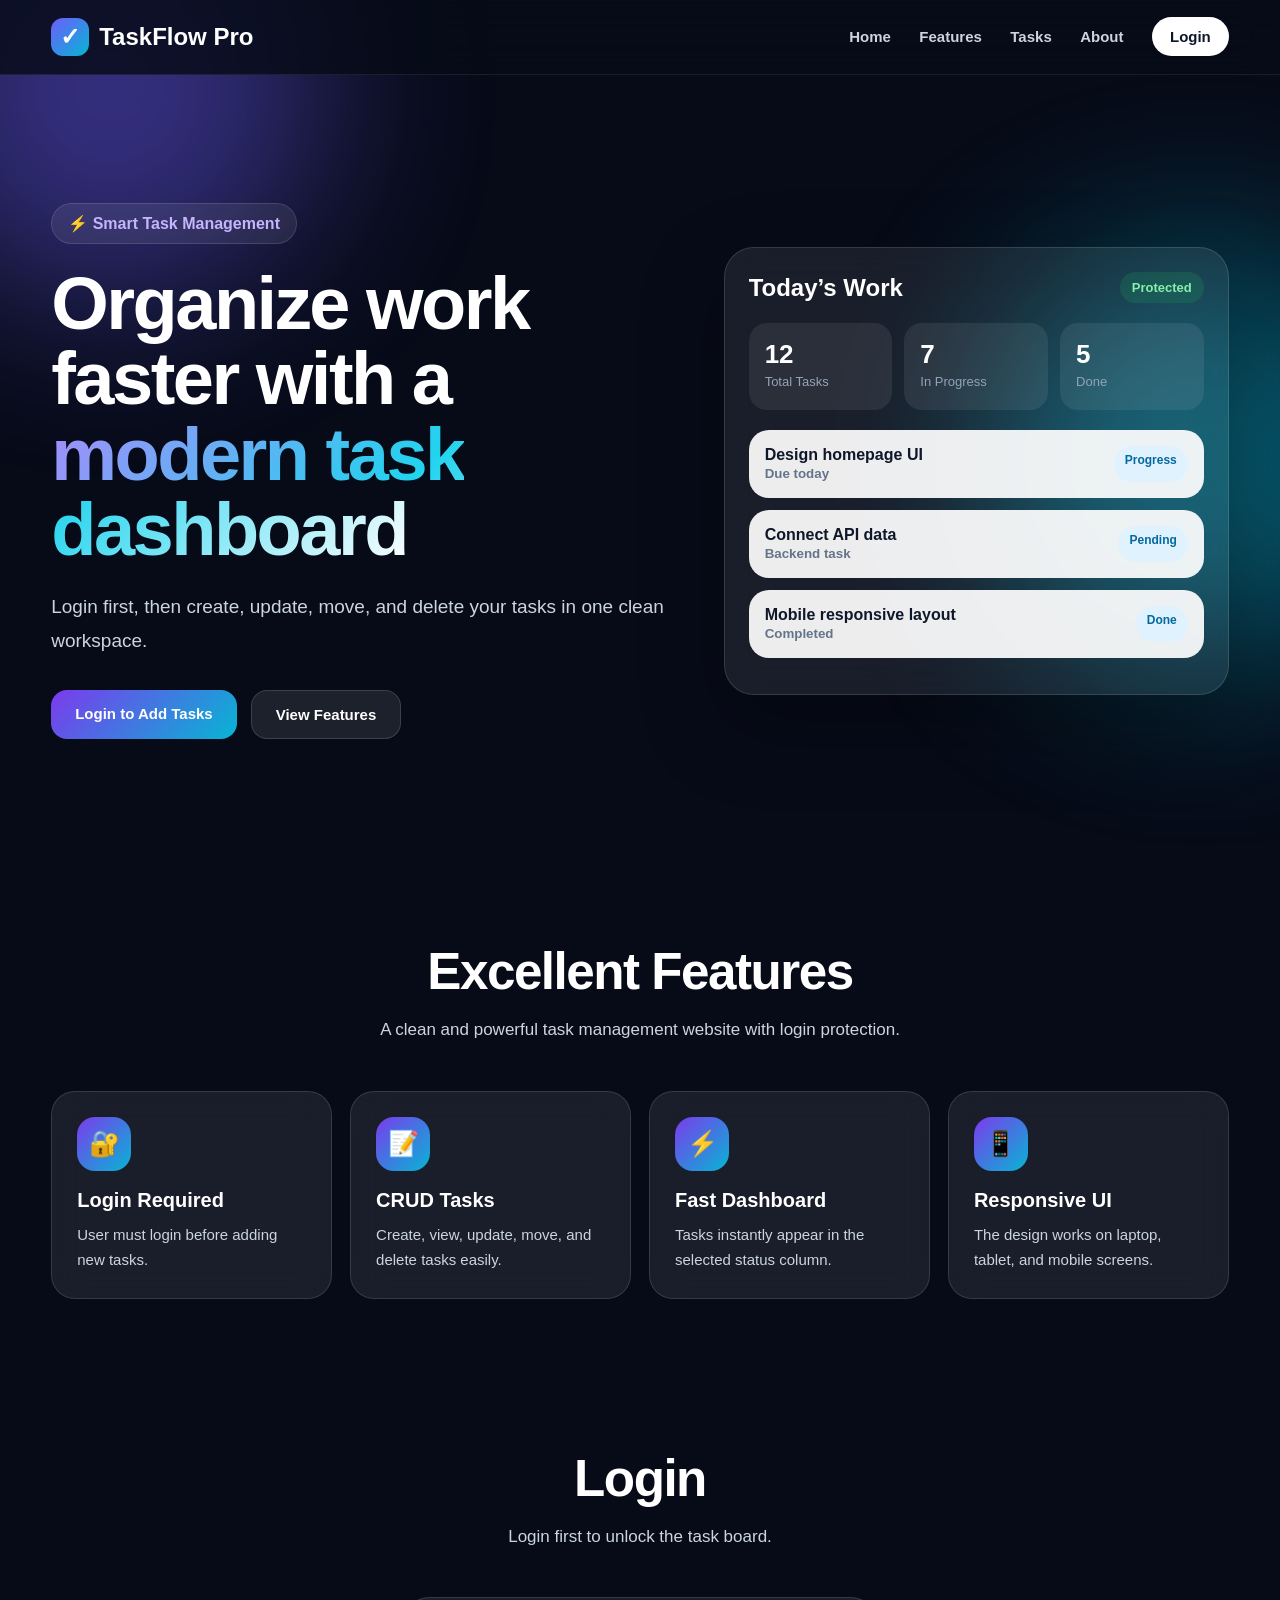
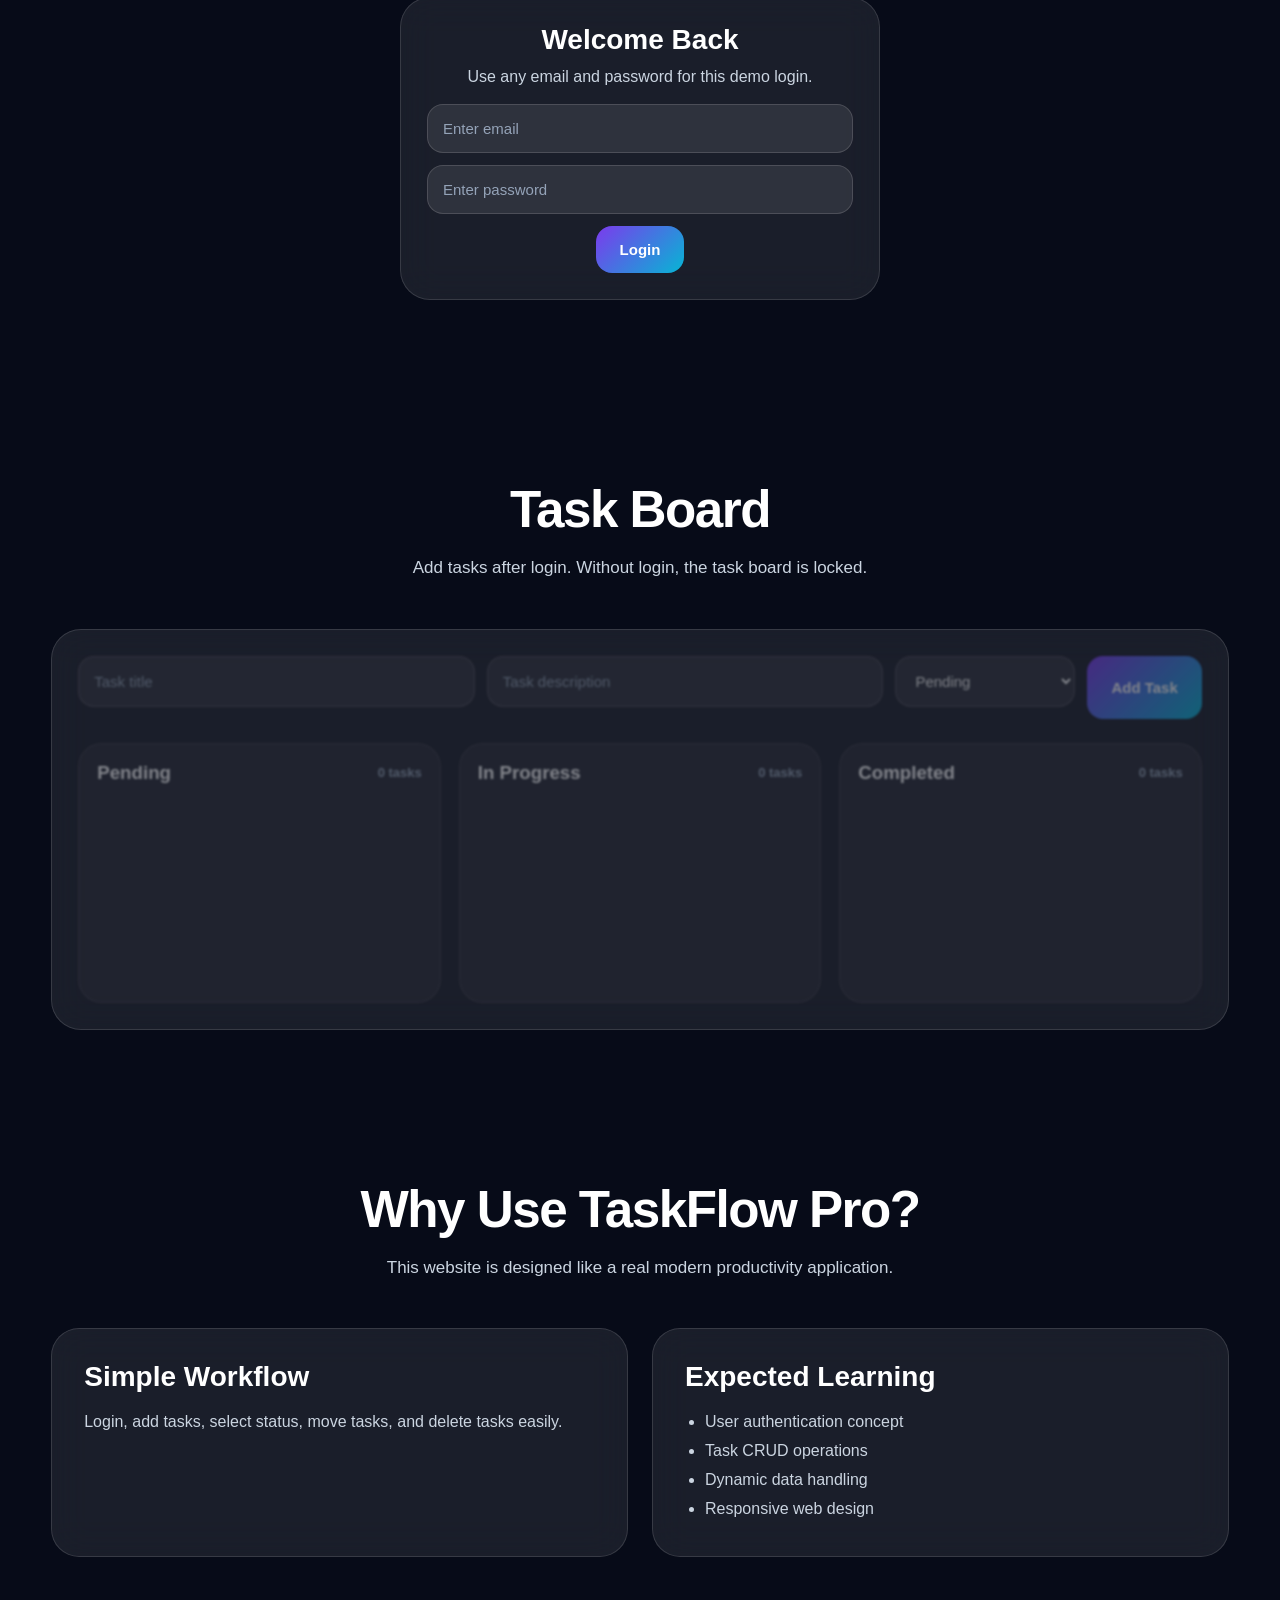
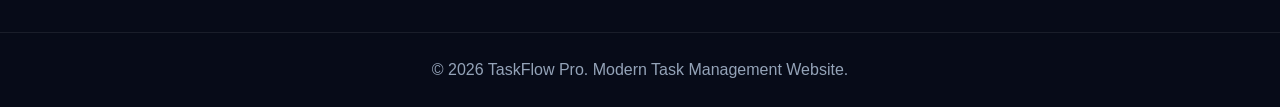
==== index.html @ 4e0eee4b "TaskFlow Pro website" ====
<!DOCTYPE html>
<html lang="en">
<head>
  <meta charset="UTF-8" />
  <meta name="viewport" content="width=device-width, initial-scale=1.0" />
  <title>TaskFlow Pro</title>
  <style>
    * { margin: 0; padding: 0; box-sizing: border-box; font-family: Inter, Arial, sans-serif; }
    html { scroll-behavior: smooth; }
    body { background: #070b18; color: #ffffff; overflow-x: hidden; }
    .bg-glow { position: fixed; width: 420px; height: 420px; border-radius: 50%; filter: blur(90px); opacity: 0.45; z-index: -1; }
    .glow-one { background: #6d5dfc; top: -120px; left: -100px; }
    .glow-two { background: #06b6d4; right: -130px; top: 250px; }
    header { position: sticky; top: 0; z-index: 100; background: rgba(7, 11, 24, 0.82); backdrop-filter: blur(18px); border-bottom: 1px solid rgba(255,255,255,0.08); }
    .navbar { width: 92%; max-width: 1200px; margin: auto; padding: 18px 0; display: flex; justify-content: space-between; align-items: center; }
    .logo { display: flex; align-items: center; gap: 10px; font-size: 24px; font-weight: 900; }
    .logo-icon { width: 38px; height: 38px; border-radius: 12px; background: linear-gradient(135deg,#6d5dfc,#06b6d4); display: grid; place-items: center; }
    nav a { color: #cbd5e1; text-decoration: none; margin-left: 24px; font-size: 15px; font-weight: 600; }
    nav a:hover { color: white; }
    .nav-btn { padding: 11px 18px; border-radius: 999px; background: white; color: #0f172a !important; }
    .hero { width: 92%; max-width: 1200px; margin: auto; min-height: 88vh; display: grid; grid-template-columns: 1.1fr 0.9fr; gap: 55px; align-items: center; padding: 70px 0; }
    .pill { display: inline-flex; padding: 10px 16px; border-radius: 999px; background: rgba(255,255,255,0.08); border: 1px solid rgba(255,255,255,0.12); color: #c4b5fd; font-weight: 700; margin-bottom: 22px; }
    .hero h1 { font-size: clamp(42px,6vw,74px); line-height: 1.02; letter-spacing: -2.5px; margin-bottom: 22px; }
    .gradient-text { background: linear-gradient(135deg,#a78bfa,#22d3ee,#fff); -webkit-background-clip: text; -webkit-text-fill-color: transparent; }
    .hero p { color: #cbd5e1; font-size: 19px; line-height: 1.8; max-width: 650px; margin-bottom: 32px; }
    .btn-primary, .btn-secondary { border: none; padding: 15px 24px; border-radius: 16px; font-weight: 800; font-size: 15px; cursor: pointer; text-decoration: none; display: inline-block; }
    .btn-primary { background: linear-gradient(135deg,#7c3aed,#06b6d4); color: white; }
    .btn-secondary { background: rgba(255,255,255,0.09); color: white; border: 1px solid rgba(255,255,255,0.14); }
    .hero-buttons { display: flex; gap: 14px; flex-wrap: wrap; }
    .hero-panel, .app-box, .login-box, .feature, .about-card { background: rgba(255,255,255,0.08); border: 1px solid rgba(255,255,255,0.13); backdrop-filter: blur(18px); }
    .hero-panel { border-radius: 30px; padding: 24px; box-shadow: 0 30px 80px rgba(0,0,0,0.35); }
    .panel-top { display: flex; justify-content: space-between; align-items: center; margin-bottom: 20px; }
    .status { padding: 8px 12px; border-radius: 999px; background: rgba(34,197,94,0.15); color: #86efac; font-size: 13px; font-weight: 800; }
    .stats { display: grid; grid-template-columns: repeat(3,1fr); gap: 12px; margin-bottom: 20px; }
    .stat-card { background: rgba(255,255,255,0.08); border-radius: 18px; padding: 16px; }
    .stat-card h3 { font-size: 26px; }
    .stat-card p { color: #94a3b8; font-size: 13px; margin: 0; }
    .task-card { background: rgba(255,255,255,0.92); color: #0f172a; padding: 16px; border-radius: 20px; margin-bottom: 12px; display: flex; justify-content: space-between; gap: 12px; }
    .task-card small { color: #64748b; font-weight: 700; }
    .tag { padding: 7px 11px; border-radius: 999px; font-size: 12px; font-weight: 900; background: #e0f2fe; color: #0369a1; }
    section { width: 92%; max-width: 1200px; margin: auto; padding: 75px 0; }
    .section-header { text-align: center; max-width: 720px; margin: 0 auto 45px; }
    .section-header h2 { font-size: clamp(34px,4vw,52px); letter-spacing: -1.5px; margin-bottom: 14px; }
    .section-header p { color: #cbd5e1; line-height: 1.8; font-size: 17px; }
    .features-grid { display: grid; grid-template-columns: repeat(4,1fr); gap: 18px; }
    .feature { padding: 25px; border-radius: 24px; transition: 0.3s; }
    .feature:hover { transform: translateY(-8px); background: rgba(255,255,255,0.12); }
    .feature-icon { width: 54px; height: 54px; border-radius: 18px; background: linear-gradient(135deg,#7c3aed,#06b6d4); display: grid; place-items: center; font-size: 25px; margin-bottom: 18px; }
    .feature h3 { margin-bottom: 10px; font-size: 20px; }
    .feature p { color: #cbd5e1; line-height: 1.7; font-size: 15px; }
    .login-box, .app-box { border-radius: 30px; padding: 26px; }
    .login-box { max-width: 480px; margin: 0 auto 30px; text-align: center; }
    .login-box h3 { font-size: 28px; margin-bottom: 12px; }
    .login-box p { color: #cbd5e1; margin-bottom: 18px; }
    input, select { width: 100%; padding: 15px; border-radius: 16px; border: 1px solid rgba(255,255,255,0.14); background: rgba(255,255,255,0.09); color: white; outline: none; font-size: 15px; margin-bottom: 12px; }
    input::placeholder { color: #94a3b8; }
    select option { color: #0f172a; }
    .user-bar { display: none; justify-content: space-between; align-items: center; margin-bottom: 18px; padding: 16px; border-radius: 18px; background: rgba(34,197,94,0.12); color: #bbf7d0; }
    .task-form { display: grid; grid-template-columns: 1fr 1fr 180px auto; gap: 12px; margin-bottom: 24px; }
    .board { display: grid; grid-template-columns: repeat(3,1fr); gap: 18px; }
    .column { background: rgba(255,255,255,0.06); border: 1px solid rgba(255,255,255,0.1); border-radius: 24px; padding: 18px; min-height: 260px; }
    .column h3 { margin-bottom: 16px; display: flex; justify-content: space-between; align-items: center; }
    .count { font-size: 13px; color: #94a3b8; }
    .board-task { background: white; color: #0f172a; border-radius: 18px; padding: 15px; margin-bottom: 12px; box-shadow: 0 10px 25px rgba(0,0,0,0.12); }
    .board-task p { color: #64748b; font-size: 14px; margin-top: 5px; }
    .board-task button { margin-top: 12px; margin-right: 5px; padding: 8px 10px; border: none; border-radius: 10px; cursor: pointer; font-weight: 800; background: #eef2ff; color: #4338ca; }
    .delete-btn { background: #fee2e2 !important; color: #dc2626 !important; }
    .locked { opacity: 0.45; pointer-events: none; filter: blur(1px); }
    .about-grid { display: grid; grid-template-columns: 1fr 1fr; gap: 24px; }
    .about-card { border-radius: 28px; padding: 32px; }
    .about-card h3 { font-size: 28px; margin-bottom: 15px; }
    .about-card p, .about-card li { color: #cbd5e1; line-height: 1.8; }
    .about-card ul { padding-left: 20px; }
    footer { border-top: 1px solid rgba(255,255,255,0.08); padding: 28px 8%; text-align: center; color: #94a3b8; }
    @media (max-width: 980px) { .hero, .about-grid { grid-template-columns: 1fr; } .features-grid { grid-template-columns: repeat(2,1fr); } .task-form, .board { grid-template-columns: 1fr; } }
    @media (max-width: 650px) { .navbar { flex-direction: column; gap: 14px; } nav { text-align: center; } nav a { margin: 7px; display: inline-block; } .features-grid, .stats { grid-template-columns: 1fr; } }
  </style>
</head>
<body>
  <div class="bg-glow glow-one"></div>
  <div class="bg-glow glow-two"></div>

  <header>
    <div class="navbar">
      <div class="logo"><span class="logo-icon">✓</span> TaskFlow Pro</div>
      <nav>
        <a href="#home">Home</a>
        <a href="#features">Features</a>
        <a href="#app">Tasks</a>
        <a href="#about">About</a>
        <a href="#login" class="nav-btn">Login</a>
      </nav>
    </div>
  </header>

  <main>
    <section class="hero" id="home">
      <div>
        <div class="pill">⚡ Smart Task Management</div>
        <h1>Organize work faster with a <span class="gradient-text">modern task dashboard</span></h1>
        <p>Login first, then create, update, move, and delete your tasks in one clean workspace.</p>
        <div class="hero-buttons">
          <a href="#login" class="btn-primary">Login to Add Tasks</a>
          <a href="#features" class="btn-secondary">View Features</a>
        </div>
      </div>

      <div class="hero-panel">
        <div class="panel-top"><h2>Today’s Work</h2><span class="status">Protected</span></div>
        <div class="stats">
          <div class="stat-card"><h3>12</h3><p>Total Tasks</p></div>
          <div class="stat-card"><h3>7</h3><p>In Progress</p></div>
          <div class="stat-card"><h3>5</h3><p>Done</p></div>
        </div>
        <div class="task-card"><div><b>Design homepage UI</b><br><small>Due today</small></div><span class="tag">Progress</span></div>
        <div class="task-card"><div><b>Connect API data</b><br><small>Backend task</small></div><span class="tag">Pending</span></div>
        <div class="task-card"><div><b>Mobile responsive layout</b><br><small>Completed</small></div><span class="tag">Done</span></div>
      </div>
    </section>

    <section id="features">
      <div class="section-header">
        <h2>Excellent Features</h2>
        <p>A clean and powerful task management website with login protection.</p>
      </div>
      <div class="features-grid">
        <div class="feature"><div class="feature-icon">🔐</div><h3>Login Required</h3><p>User must login before adding new tasks.</p></div>
        <div class="feature"><div class="feature-icon">📝</div><h3>CRUD Tasks</h3><p>Create, view, update, move, and delete tasks easily.</p></div>
        <div class="feature"><div class="feature-icon">⚡</div><h3>Fast Dashboard</h3><p>Tasks instantly appear in the selected status column.</p></div>
        <div class="feature"><div class="feature-icon">📱</div><h3>Responsive UI</h3><p>The design works on laptop, tablet, and mobile screens.</p></div>
      </div>
    </section>

    <section id="login">
      <div class="section-header">
        <h2>Login</h2>
        <p>Login first to unlock the task board.</p>
      </div>
      <div class="login-box" id="loginBox">
        <h3>Welcome Back</h3>
        <p>Use any email and password for this demo login.</p>
        <input type="email" id="email" placeholder="Enter email" />
        <input type="password" id="password" placeholder="Enter password" />
        <button class="btn-primary" onclick="loginUser()">Login</button>
      </div>
    </section>

    <section id="app">
      <div class="section-header">
        <h2>Task Board</h2>
        <p>Add tasks after login. Without login, the task board is locked.</p>
      </div>

      <div class="app-box">
        <div class="user-bar" id="userBar">
          <b id="welcomeText">Logged in</b>
          <button class="btn-secondary" onclick="logoutUser()">Logout</button>
        </div>

        <div id="taskArea" class="locked">
          <div class="task-form">
            <input type="text" id="taskTitle" placeholder="Task title" />
            <input type="text" id="taskDescription" placeholder="Task description" />
            <select id="taskStatus">
              <option value="pending">Pending</option>
              <option value="progress">In Progress</option>
              <option value="completed">Completed</option>
            </select>
            <button class="btn-primary" onclick="addTask()">Add Task</button>
          </div>

          <div class="board">
            <div class="column">
              <h3>Pending <span class="count" id="pendingCount">0 tasks</span></h3>
              <div id="pendingTasks"></div>
            </div>
            <div class="column">
              <h3>In Progress <span class="count" id="progressCount">0 tasks</span></h3>
              <div id="progressTasks"></div>
            </div>
            <div class="column">
              <h3>Completed <span class="count" id="completedCount">0 tasks</span></h3>
              <div id="completedTasks"></div>
            </div>
          </div>
        </div>
      </div>
    </section>

    <section id="about">
      <div class="section-header"><h2>Why Use TaskFlow Pro?</h2><p>This website is designed like a real modern productivity application.</p></div>
      <div class="about-grid">
        <div class="about-card"><h3>Simple Workflow</h3><p>Login, add tasks, select status, move tasks, and delete tasks easily.</p></div>
        <div class="about-card"><h3>Expected Learning</h3><ul><li>User authentication concept</li><li>Task CRUD operations</li><li>Dynamic data handling</li><li>Responsive web design</li></ul></div>
      </div>
    </section>
  </main>

  <footer><p>© 2026 TaskFlow Pro. Modern Task Management Website.</p></footer>

  <script>
    let isLoggedIn = false;

    function loginUser() {
      const email = document.getElementById('email').value.trim();
      const password = document.getElementById('password').value.trim();

      if (email === '' || password === '') {
        alert('Please enter email and password');
        return;
      }

      isLoggedIn = true;
      document.getElementById('loginBox').style.display = 'none';
      document.getElementById('taskArea').classList.remove('locked');
      document.getElementById('userBar').style.display = 'flex';
      document.getElementById('welcomeText').innerText = 'Logged in as ' + email;
      alert('Login successful. Now you can add tasks.');
      location.href = '#app';
    }

    function logoutUser() {
      isLoggedIn = false;
      document.getElementById('loginBox').style.display = 'block';
      document.getElementById('taskArea').classList.add('locked');
      document.getElementById('userBar').style.display = 'none';
      document.getElementById('email').value = '';
      document.getElementById('password').value = '';
      location.href = '#login';
    }

    function addTask() {
      if (!isLoggedIn) {
        alert('Please login first to add tasks');
        location.href = '#login';
        return;
      }

      const title = document.getElementById('taskTitle').value.trim();
      const description = document.getElementById('taskDescription').value.trim();
      const status = document.getElementById('taskStatus').value;

      if (title === '') {
        alert('Please enter a task title');
        return;
      }

      const task = document.createElement('div');
      task.className = 'board-task';
      task.innerHTML = `
        <b>${title}</b>
        <p>${description || 'No description added.'}</p>
        <button onclick="moveTask(this, '${status === 'completed' ? 'pending' : status === 'pending' ? 'progress' : 'completed'}')">Move</button>
        <button class="delete-btn" onclick="deleteTask(this)">Delete</button>
      `;

      document.getElementById(status + 'Tasks').appendChild(task);
      document.getElementById('taskTitle').value = '';
      document.getElementById('taskDescription').value = '';
      document.getElementById('taskStatus').value = 'pending';
      updateCounts();
    }

    function moveTask(button, nextStatus) {
      if (!isLoggedIn) {
        alert('Please login first');
        return;
      }

      const task = button.parentElement;
      document.getElementById(nextStatus + 'Tasks').appendChild(task);

      let next = 'progress';
      if (nextStatus === 'progress') next = 'completed';
      if (nextStatus === 'completed') next = 'pending';
      if (nextStatus === 'pending') next = 'progress';

      task.querySelector('button').setAttribute('onclick', `moveTask(this, '${next}')`);
      updateCounts();
    }

    function deleteTask(button) {
      if (!isLoggedIn) {
        alert('Please login first');
        return;
      }
      button.parentElement.remove();
      updateCounts();
    }

    function updateCounts() {
      const pending = document.getElementById('pendingTasks').children.length;
      const progress = document.getElementById('progressTasks').children.length;
      const completed = document.getElementById('completedTasks').children.length;
      document.getElementById('pendingCount').innerText = pending + (pending === 1 ? ' task' : ' tasks');
      document.getElementById('progressCount').innerText = progress + (progress === 1 ? ' task' : ' tasks');
      document.getElementById('completedCount').innerText = completed + (completed === 1 ? ' task' : ' tasks');
    }

    updateCounts();
  </script>
</body>
</html>
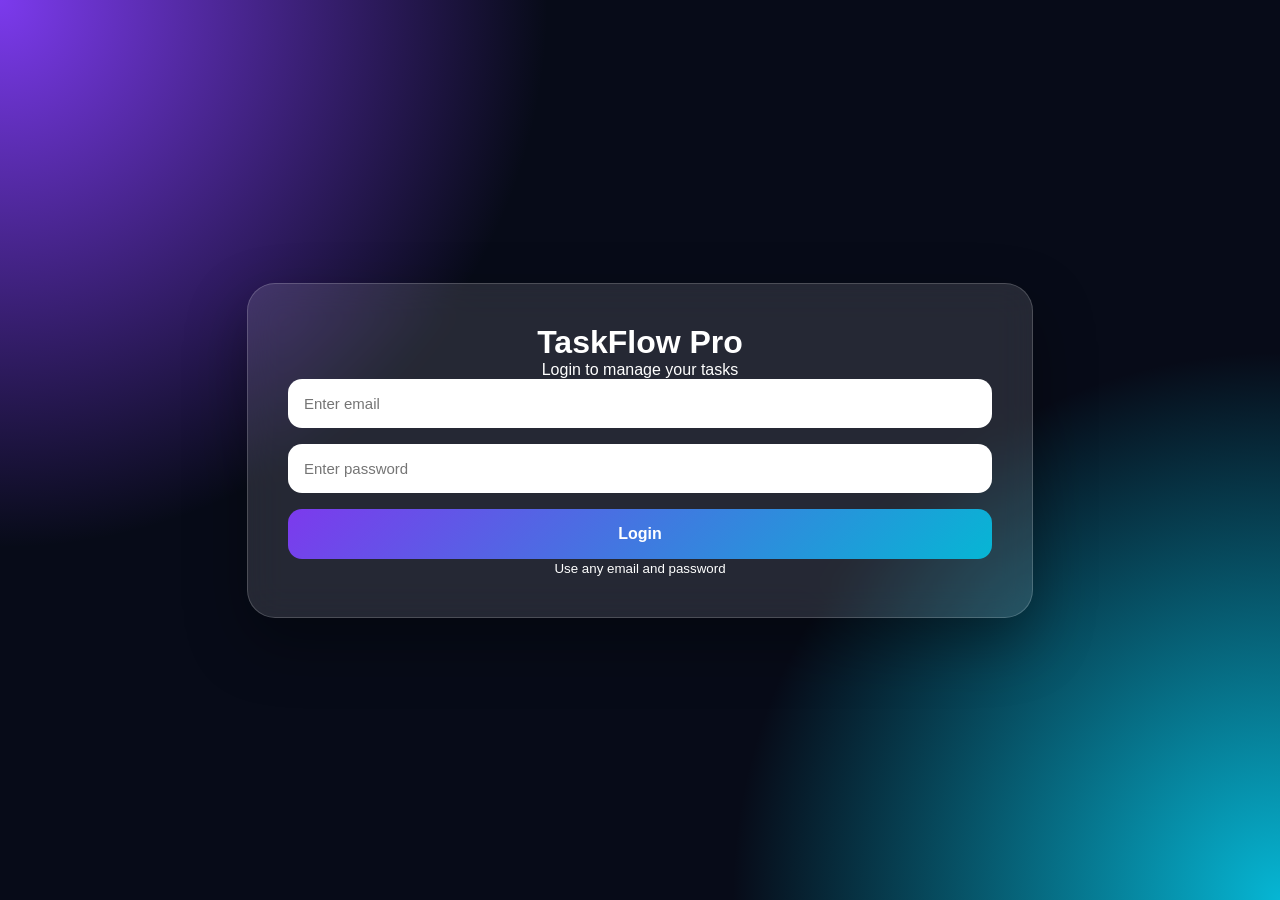
==== commit c9e16ed2: "updated website" ====
--- a/index.html
+++ b/index.html
@@ -3,301 +3,25 @@
 <head>
   <meta charset="UTF-8" />
   <meta name="viewport" content="width=device-width, initial-scale=1.0" />
-  <title>TaskFlow Pro</title>
-  <style>
-    * { margin: 0; padding: 0; box-sizing: border-box; font-family: Inter, Arial, sans-serif; }
-    html { scroll-behavior: smooth; }
-    body { background: #070b18; color: #ffffff; overflow-x: hidden; }
-    .bg-glow { position: fixed; width: 420px; height: 420px; border-radius: 50%; filter: blur(90px); opacity: 0.45; z-index: -1; }
-    .glow-one { background: #6d5dfc; top: -120px; left: -100px; }
-    .glow-two { background: #06b6d4; right: -130px; top: 250px; }
-    header { position: sticky; top: 0; z-index: 100; background: rgba(7, 11, 24, 0.82); backdrop-filter: blur(18px); border-bottom: 1px solid rgba(255,255,255,0.08); }
-    .navbar { width: 92%; max-width: 1200px; margin: auto; padding: 18px 0; display: flex; justify-content: space-between; align-items: center; }
-    .logo { display: flex; align-items: center; gap: 10px; font-size: 24px; font-weight: 900; }
-    .logo-icon { width: 38px; height: 38px; border-radius: 12px; background: linear-gradient(135deg,#6d5dfc,#06b6d4); display: grid; place-items: center; }
-    nav a { color: #cbd5e1; text-decoration: none; margin-left: 24px; font-size: 15px; font-weight: 600; }
-    nav a:hover { color: white; }
-    .nav-btn { padding: 11px 18px; border-radius: 999px; background: white; color: #0f172a !important; }
-    .hero { width: 92%; max-width: 1200px; margin: auto; min-height: 88vh; display: grid; grid-template-columns: 1.1fr 0.9fr; gap: 55px; align-items: center; padding: 70px 0; }
-    .pill { display: inline-flex; padding: 10px 16px; border-radius: 999px; background: rgba(255,255,255,0.08); border: 1px solid rgba(255,255,255,0.12); color: #c4b5fd; font-weight: 700; margin-bottom: 22px; }
-    .hero h1 { font-size: clamp(42px,6vw,74px); line-height: 1.02; letter-spacing: -2.5px; margin-bottom: 22px; }
-    .gradient-text { background: linear-gradient(135deg,#a78bfa,#22d3ee,#fff); -webkit-background-clip: text; -webkit-text-fill-color: transparent; }
-    .hero p { color: #cbd5e1; font-size: 19px; line-height: 1.8; max-width: 650px; margin-bottom: 32px; }
-    .btn-primary, .btn-secondary { border: none; padding: 15px 24px; border-radius: 16px; font-weight: 800; font-size: 15px; cursor: pointer; text-decoration: none; display: inline-block; }
-    .btn-primary { background: linear-gradient(135deg,#7c3aed,#06b6d4); color: white; }
-    .btn-secondary { background: rgba(255,255,255,0.09); color: white; border: 1px solid rgba(255,255,255,0.14); }
-    .hero-buttons { display: flex; gap: 14px; flex-wrap: wrap; }
-    .hero-panel, .app-box, .login-box, .feature, .about-card { background: rgba(255,255,255,0.08); border: 1px solid rgba(255,255,255,0.13); backdrop-filter: blur(18px); }
-    .hero-panel { border-radius: 30px; padding: 24px; box-shadow: 0 30px 80px rgba(0,0,0,0.35); }
-    .panel-top { display: flex; justify-content: space-between; align-items: center; margin-bottom: 20px; }
-    .status { padding: 8px 12px; border-radius: 999px; background: rgba(34,197,94,0.15); color: #86efac; font-size: 13px; font-weight: 800; }
-    .stats { display: grid; grid-template-columns: repeat(3,1fr); gap: 12px; margin-bottom: 20px; }
-    .stat-card { background: rgba(255,255,255,0.08); border-radius: 18px; padding: 16px; }
-    .stat-card h3 { font-size: 26px; }
-    .stat-card p { color: #94a3b8; font-size: 13px; margin: 0; }
-    .task-card { background: rgba(255,255,255,0.92); color: #0f172a; padding: 16px; border-radius: 20px; margin-bottom: 12px; display: flex; justify-content: space-between; gap: 12px; }
-    .task-card small { color: #64748b; font-weight: 700; }
-    .tag { padding: 7px 11px; border-radius: 999px; font-size: 12px; font-weight: 900; background: #e0f2fe; color: #0369a1; }
-    section { width: 92%; max-width: 1200px; margin: auto; padding: 75px 0; }
-    .section-header { text-align: center; max-width: 720px; margin: 0 auto 45px; }
-    .section-header h2 { font-size: clamp(34px,4vw,52px); letter-spacing: -1.5px; margin-bottom: 14px; }
-    .section-header p { color: #cbd5e1; line-height: 1.8; font-size: 17px; }
-    .features-grid { display: grid; grid-template-columns: repeat(4,1fr); gap: 18px; }
-    .feature { padding: 25px; border-radius: 24px; transition: 0.3s; }
-    .feature:hover { transform: translateY(-8px); background: rgba(255,255,255,0.12); }
-    .feature-icon { width: 54px; height: 54px; border-radius: 18px; background: linear-gradient(135deg,#7c3aed,#06b6d4); display: grid; place-items: center; font-size: 25px; margin-bottom: 18px; }
-    .feature h3 { margin-bottom: 10px; font-size: 20px; }
-    .feature p { color: #cbd5e1; line-height: 1.7; font-size: 15px; }
-    .login-box, .app-box { border-radius: 30px; padding: 26px; }
-    .login-box { max-width: 480px; margin: 0 auto 30px; text-align: center; }
-    .login-box h3 { font-size: 28px; margin-bottom: 12px; }
-    .login-box p { color: #cbd5e1; margin-bottom: 18px; }
-    input, select { width: 100%; padding: 15px; border-radius: 16px; border: 1px solid rgba(255,255,255,0.14); background: rgba(255,255,255,0.09); color: white; outline: none; font-size: 15px; margin-bottom: 12px; }
-    input::placeholder { color: #94a3b8; }
-    select option { color: #0f172a; }
-    .user-bar { display: none; justify-content: space-between; align-items: center; margin-bottom: 18px; padding: 16px; border-radius: 18px; background: rgba(34,197,94,0.12); color: #bbf7d0; }
-    .task-form { display: grid; grid-template-columns: 1fr 1fr 180px auto; gap: 12px; margin-bottom: 24px; }
-    .board { display: grid; grid-template-columns: repeat(3,1fr); gap: 18px; }
-    .column { background: rgba(255,255,255,0.06); border: 1px solid rgba(255,255,255,0.1); border-radius: 24px; padding: 18px; min-height: 260px; }
-    .column h3 { margin-bottom: 16px; display: flex; justify-content: space-between; align-items: center; }
-    .count { font-size: 13px; color: #94a3b8; }
-    .board-task { background: white; color: #0f172a; border-radius: 18px; padding: 15px; margin-bottom: 12px; box-shadow: 0 10px 25px rgba(0,0,0,0.12); }
-    .board-task p { color: #64748b; font-size: 14px; margin-top: 5px; }
-    .board-task button { margin-top: 12px; margin-right: 5px; padding: 8px 10px; border: none; border-radius: 10px; cursor: pointer; font-weight: 800; background: #eef2ff; color: #4338ca; }
-    .delete-btn { background: #fee2e2 !important; color: #dc2626 !important; }
-    .locked { opacity: 0.45; pointer-events: none; filter: blur(1px); }
-    .about-grid { display: grid; grid-template-columns: 1fr 1fr; gap: 24px; }
-    .about-card { border-radius: 28px; padding: 32px; }
-    .about-card h3 { font-size: 28px; margin-bottom: 15px; }
-    .about-card p, .about-card li { color: #cbd5e1; line-height: 1.8; }
-    .about-card ul { padding-left: 20px; }
-    footer { border-top: 1px solid rgba(255,255,255,0.08); padding: 28px 8%; text-align: center; color: #94a3b8; }
-    @media (max-width: 980px) { .hero, .about-grid { grid-template-columns: 1fr; } .features-grid { grid-template-columns: repeat(2,1fr); } .task-form, .board { grid-template-columns: 1fr; } }
-    @media (max-width: 650px) { .navbar { flex-direction: column; gap: 14px; } nav { text-align: center; } nav a { margin: 7px; display: inline-block; } .features-grid, .stats { grid-template-columns: 1fr; } }
-  </style>
+  <title>Login - TaskFlow Pro</title>
+  <link rel="stylesheet" href="login.css" />
 </head>
 <body>
-  <div class="bg-glow glow-one"></div>
-  <div class="bg-glow glow-two"></div>
 
-  <header>
-    <div class="navbar">
-      <div class="logo"><span class="logo-icon">✓</span> TaskFlow Pro</div>
-      <nav>
-        <a href="#home">Home</a>
-        <a href="#features">Features</a>
-        <a href="#app">Tasks</a>
-        <a href="#about">About</a>
-        <a href="#login" class="nav-btn">Login</a>
-      </nav>
+  <div class="login-container">
+    <div class="login-card">
+      <h1>TaskFlow Pro</h1>
+      <p>Login to manage your tasks</p>
+
+      <input type="email" id="email" placeholder="Enter email" />
+      <input type="password" id="password" placeholder="Enter password" />
+
+      <button onclick="loginUser()">Login</button>
+
+      <small>Use any email and password</small>
     </div>
-  </header>
+  </div>
 
-  <main>
-    <section class="hero" id="home">
-      <div>
-        <div class="pill">⚡ Smart Task Management</div>
-        <h1>Organize work faster with a <span class="gradient-text">modern task dashboard</span></h1>
-        <p>Login first, then create, update, move, and delete your tasks in one clean workspace.</p>
-        <div class="hero-buttons">
-          <a href="#login" class="btn-primary">Login to Add Tasks</a>
-          <a href="#features" class="btn-secondary">View Features</a>
-        </div>
-      </div>
-
-      <div class="hero-panel">
-        <div class="panel-top"><h2>Today’s Work</h2><span class="status">Protected</span></div>
-        <div class="stats">
-          <div class="stat-card"><h3>12</h3><p>Total Tasks</p></div>
-          <div class="stat-card"><h3>7</h3><p>In Progress</p></div>
-          <div class="stat-card"><h3>5</h3><p>Done</p></div>
-        </div>
-        <div class="task-card"><div><b>Design homepage UI</b><br><small>Due today</small></div><span class="tag">Progress</span></div>
-        <div class="task-card"><div><b>Connect API data</b><br><small>Backend task</small></div><span class="tag">Pending</span></div>
-        <div class="task-card"><div><b>Mobile responsive layout</b><br><small>Completed</small></div><span class="tag">Done</span></div>
-      </div>
-    </section>
-
-    <section id="features">
-      <div class="section-header">
-        <h2>Excellent Features</h2>
-        <p>A clean and powerful task management website with login protection.</p>
-      </div>
-      <div class="features-grid">
-        <div class="feature"><div class="feature-icon">🔐</div><h3>Login Required</h3><p>User must login before adding new tasks.</p></div>
-        <div class="feature"><div class="feature-icon">📝</div><h3>CRUD Tasks</h3><p>Create, view, update, move, and delete tasks easily.</p></div>
-        <div class="feature"><div class="feature-icon">⚡</div><h3>Fast Dashboard</h3><p>Tasks instantly appear in the selected status column.</p></div>
-        <div class="feature"><div class="feature-icon">📱</div><h3>Responsive UI</h3><p>The design works on laptop, tablet, and mobile screens.</p></div>
-      </div>
-    </section>
-
-    <section id="login">
-      <div class="section-header">
-        <h2>Login</h2>
-        <p>Login first to unlock the task board.</p>
-      </div>
-      <div class="login-box" id="loginBox">
-        <h3>Welcome Back</h3>
-        <p>Use any email and password for this demo login.</p>
-        <input type="email" id="email" placeholder="Enter email" />
-        <input type="password" id="password" placeholder="Enter password" />
-        <button class="btn-primary" onclick="loginUser()">Login</button>
-      </div>
-    </section>
-
-    <section id="app">
-      <div class="section-header">
-        <h2>Task Board</h2>
-        <p>Add tasks after login. Without login, the task board is locked.</p>
-      </div>
-
-      <div class="app-box">
-        <div class="user-bar" id="userBar">
-          <b id="welcomeText">Logged in</b>
-          <button class="btn-secondary" onclick="logoutUser()">Logout</button>
-        </div>
-
-        <div id="taskArea" class="locked">
-          <div class="task-form">
-            <input type="text" id="taskTitle" placeholder="Task title" />
-            <input type="text" id="taskDescription" placeholder="Task description" />
-            <select id="taskStatus">
-              <option value="pending">Pending</option>
-              <option value="progress">In Progress</option>
-              <option value="completed">Completed</option>
-            </select>
-            <button class="btn-primary" onclick="addTask()">Add Task</button>
-          </div>
-
-          <div class="board">
-            <div class="column">
-              <h3>Pending <span class="count" id="pendingCount">0 tasks</span></h3>
-              <div id="pendingTasks"></div>
-            </div>
-            <div class="column">
-              <h3>In Progress <span class="count" id="progressCount">0 tasks</span></h3>
-              <div id="progressTasks"></div>
-            </div>
-            <div class="column">
-              <h3>Completed <span class="count" id="completedCount">0 tasks</span></h3>
-              <div id="completedTasks"></div>
-            </div>
-          </div>
-        </div>
-      </div>
-    </section>
-
-    <section id="about">
-      <div class="section-header"><h2>Why Use TaskFlow Pro?</h2><p>This website is designed like a real modern productivity application.</p></div>
-      <div class="about-grid">
-        <div class="about-card"><h3>Simple Workflow</h3><p>Login, add tasks, select status, move tasks, and delete tasks easily.</p></div>
-        <div class="about-card"><h3>Expected Learning</h3><ul><li>User authentication concept</li><li>Task CRUD operations</li><li>Dynamic data handling</li><li>Responsive web design</li></ul></div>
-      </div>
-    </section>
-  </main>
-
-  <footer><p>© 2026 TaskFlow Pro. Modern Task Management Website.</p></footer>
-
-  <script>
-    let isLoggedIn = false;
-
-    function loginUser() {
-      const email = document.getElementById('email').value.trim();
-      const password = document.getElementById('password').value.trim();
-
-      if (email === '' || password === '') {
-        alert('Please enter email and password');
-        return;
-      }
-
-      isLoggedIn = true;
-      document.getElementById('loginBox').style.display = 'none';
-      document.getElementById('taskArea').classList.remove('locked');
-      document.getElementById('userBar').style.display = 'flex';
-      document.getElementById('welcomeText').innerText = 'Logged in as ' + email;
-      alert('Login successful. Now you can add tasks.');
-      location.href = '#app';
-    }
-
-    function logoutUser() {
-      isLoggedIn = false;
-      document.getElementById('loginBox').style.display = 'block';
-      document.getElementById('taskArea').classList.add('locked');
-      document.getElementById('userBar').style.display = 'none';
-      document.getElementById('email').value = '';
-      document.getElementById('password').value = '';
-      location.href = '#login';
-    }
-
-    function addTask() {
-      if (!isLoggedIn) {
-        alert('Please login first to add tasks');
-        location.href = '#login';
-        return;
-      }
-
-      const title = document.getElementById('taskTitle').value.trim();
-      const description = document.getElementById('taskDescription').value.trim();
-      const status = document.getElementById('taskStatus').value;
-
-      if (title === '') {
-        alert('Please enter a task title');
-        return;
-      }
-
-      const task = document.createElement('div');
-      task.className = 'board-task';
-      task.innerHTML = `
-        <b>${title}</b>
-        <p>${description || 'No description added.'}</p>
-        <button onclick="moveTask(this, '${status === 'completed' ? 'pending' : status === 'pending' ? 'progress' : 'completed'}')">Move</button>
-        <button class="delete-btn" onclick="deleteTask(this)">Delete</button>
-      `;
-
-      document.getElementById(status + 'Tasks').appendChild(task);
-      document.getElementById('taskTitle').value = '';
-      document.getElementById('taskDescription').value = '';
-      document.getElementById('taskStatus').value = 'pending';
-      updateCounts();
-    }
-
-    function moveTask(button, nextStatus) {
-      if (!isLoggedIn) {
-        alert('Please login first');
-        return;
-      }
-
-      const task = button.parentElement;
-      document.getElementById(nextStatus + 'Tasks').appendChild(task);
-
-      let next = 'progress';
-      if (nextStatus === 'progress') next = 'completed';
-      if (nextStatus === 'completed') next = 'pending';
-      if (nextStatus === 'pending') next = 'progress';
-
-      task.querySelector('button').setAttribute('onclick', `moveTask(this, '${next}')`);
-      updateCounts();
-    }
-
-    function deleteTask(button) {
-      if (!isLoggedIn) {
-        alert('Please login first');
-        return;
-      }
-      button.parentElement.remove();
-      updateCounts();
-    }
-
-    function updateCounts() {
-      const pending = document.getElementById('pendingTasks').children.length;
-      const progress = document.getElementById('progressTasks').children.length;
-      const completed = document.getElementById('completedTasks').children.length;
-      document.getElementById('pendingCount').innerText = pending + (pending === 1 ? ' task' : ' tasks');
-      document.getElementById('progressCount').innerText = progress + (progress === 1 ? ' task' : ' tasks');
-      document.getElementById('completedCount').innerText = completed + (completed === 1 ? ' task' : ' tasks');
-    }
-
-    updateCounts();
-  </script>
+  <script src="login.js"></script>
 </body>
-</html>
+</html>
--- a/login.css
+++ b/login.css
@@ -0,0 +1,132 @@
+* {
+  margin: 0;
+  padding: 0;
+  box-sizing: border-box;
+  font-family: Arial, sans-serif;
+}
+
+body {
+  min-height: 100vh;
+  background:
+    radial-gradient(circle at top left, #7c3aed, transparent 35%),
+    radial-gradient(circle at bottom right, #06b6d4, transparent 35%),
+    #070b18;
+  display: flex;
+  justify-content: center;
+  align-items: center;
+  padding: 20px;
+  color: white;
+}
+
+.login-page {
+  width: 100%;
+  max-width: 1100px;
+  display: grid;
+  grid-template-columns: 1fr 420px;
+  align-items: center;
+  gap: 60px;
+}
+
+.welcome-box h1 {
+  font-size: 64px;
+  line-height: 1.1;
+  margin-bottom: 20px;
+}
+
+.welcome-box span {
+  color: #38bdf8;
+}
+
+.welcome-box p {
+  font-size: 20px;
+  color: #dbeafe;
+  line-height: 1.7;
+  max-width: 600px;
+}
+
+.login-card {
+  width: 100%;
+  background: rgba(255, 255, 255, 0.12);
+  padding: 40px;
+  border-radius: 28px;
+  backdrop-filter: blur(18px);
+  border: 1px solid rgba(255, 255, 255, 0.18);
+  box-shadow: 0 25px 60px rgba(0, 0, 0, 0.35);
+  text-align: center;
+}
+
+.logo {
+  width: 70px;
+  height: 70px;
+  margin: 0 auto 20px;
+  border-radius: 20px;
+  background: linear-gradient(135deg, #7c3aed, #06b6d4);
+  display: flex;
+  justify-content: center;
+  align-items: center;
+  font-size: 34px;
+  font-weight: bold;
+}
+
+.login-card h2 {
+  font-size: 34px;
+  margin-bottom: 8px;
+}
+
+.subtitle {
+  color: #dbeafe;
+  margin-bottom: 28px;
+}
+
+input {
+  width: 100%;
+  padding: 16px;
+  margin-bottom: 16px;
+  border: none;
+  border-radius: 14px;
+  outline: none;
+  font-size: 15px;
+}
+
+button {
+  width: 100%;
+  padding: 16px;
+  border: none;
+  border-radius: 14px;
+  background: linear-gradient(135deg, #7c3aed, #06b6d4);
+  color: white;
+  font-size: 16px;
+  font-weight: bold;
+  cursor: pointer;
+}
+
+button:hover {
+  opacity: 0.9;
+}
+
+.hint {
+  margin-top: 18px;
+  color: #dbeafe;
+  font-size: 14px;
+}
+
+@media (max-width: 900px) {
+
+  .login-page {
+    grid-template-columns: 1fr;
+    text-align: center;
+  }
+
+  .welcome-box h1 {
+    font-size: 42px;
+  }
+
+  .welcome-box p {
+    margin: auto;
+  }
+
+  .login-card {
+    max-width: 420px;
+    margin: auto;
+  }
+}
